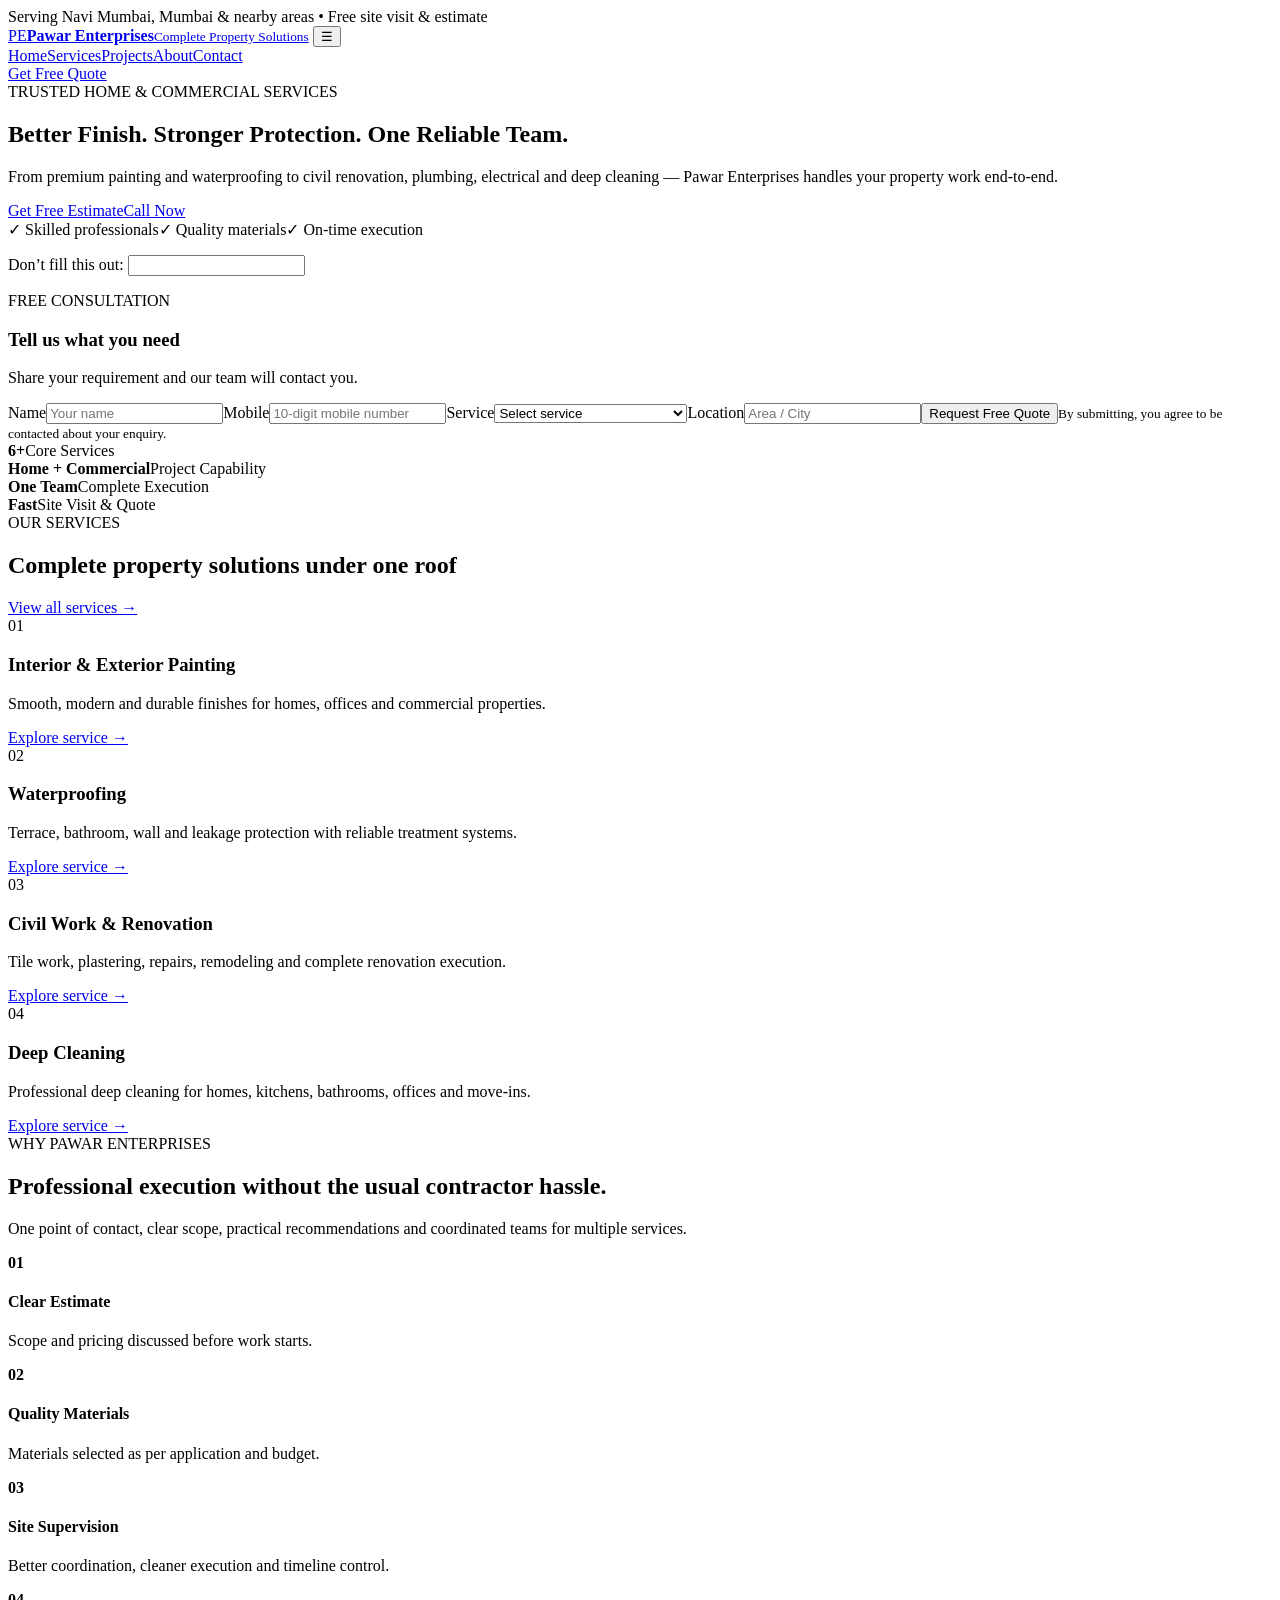
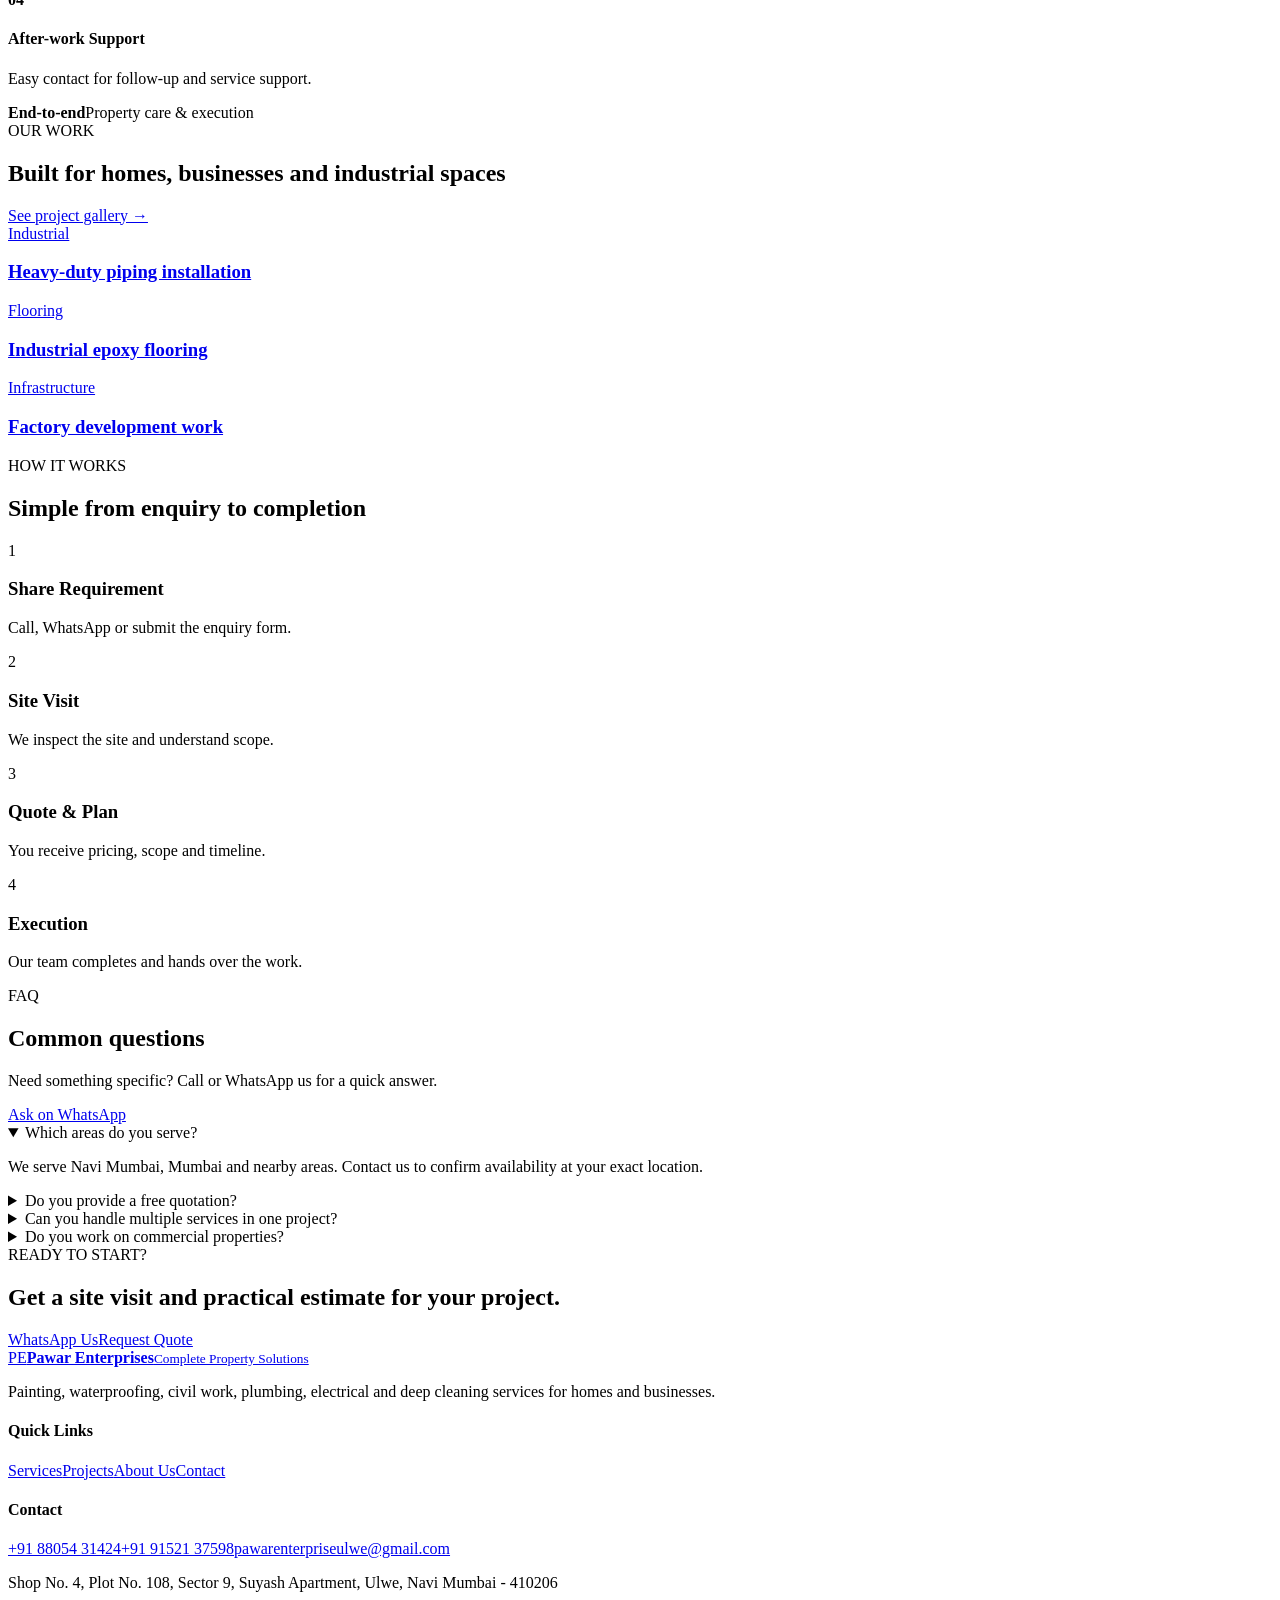
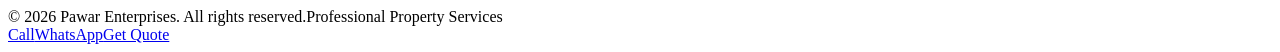
==== index.html @ ecbb16dc "Build premium Pawar Enterprises homepage" ====
<!doctype html>
<html lang="en">
<head>
  <meta charset="utf-8">
  <meta name="viewport" content="width=device-width,initial-scale=1">
  <title>Pawar Enterprises | Painting, Waterproofing & Renovation</title>
  <meta name="description" content="Painting, waterproofing, civil work, plumbing, electrical and deep cleaning services across Navi Mumbai, Mumbai and nearby areas.">
  <link rel="preconnect" href="https://fonts.googleapis.com">
  <link rel="preconnect" href="https://fonts.gstatic.com" crossorigin>
  <link href="https://fonts.googleapis.com/css2?family=Inter:wght@400;500;600;700&family=Manrope:wght@600;700;800&display=swap" rel="stylesheet">
  <link rel="stylesheet" href="assets/style.css">
  <script defer src="assets/config.js"></script>
  <script defer src="assets/app.js"></script>
</head>
<body>
  <div class="topbar">Serving Navi Mumbai, Mumbai & nearby areas • Free site visit & estimate</div>
  <header class="site-header"><div class="container nav-wrap">
    <a class="brand" href="index.html"><span class="brand-mark">PE</span><span><b>Pawar Enterprises</b><small>Complete Property Solutions</small></span></a>
    <button class="menu-btn" aria-label="Open menu">☰</button>
    <nav class="main-nav"><a class="active" href="index.html">Home</a><a href="services.html">Services</a><a href="projects.html">Projects</a><a href="about.html">About</a><a href="contact.html">Contact</a></nav>
    <a class="btn btn-sm btn-primary desktop-cta" data-wa href="#">Get Free Quote</a>
  </div></header>

  <main>
    <section class="hero"><div class="hero-overlay"></div><div class="container hero-grid">
      <div class="hero-copy reveal"><div class="eyebrow">TRUSTED HOME & COMMERCIAL SERVICES</div><h1>Better Finish. Stronger Protection. <span>One Reliable Team.</span></h1><p>From premium painting and waterproofing to civil renovation, plumbing, electrical and deep cleaning — Pawar Enterprises handles your property work end-to-end.</p><div class="hero-actions"><a class="btn btn-primary" href="contact.html">Get Free Estimate</a><a class="btn btn-ghost" data-call href="#">Call Now</a></div><div class="trust-row"><span>✓ Skilled professionals</span><span>✓ Quality materials</span><span>✓ On-time execution</span></div></div>
      <form class="quote-card reveal" name="homepage-quote" method="POST" data-netlify="true" netlify-honeypot="bot-field"><input type="hidden" name="form-name" value="homepage-quote"><p class="hidden"><label>Don’t fill this out: <input name="bot-field"></label></p><input type="hidden" name="utm_source"><input type="hidden" name="utm_medium"><input type="hidden" name="utm_campaign"><input type="hidden" name="gclid"><input type="hidden" name="fbclid"><span class="mini-label">FREE CONSULTATION</span><h3>Tell us what you need</h3><p>Share your requirement and our team will contact you.</p><label>Name<input required name="name" placeholder="Your name"></label><label>Mobile<input required name="phone" inputmode="tel" placeholder="10-digit mobile number"></label><label>Service<select required name="service"><option value="">Select service</option><option>Painting</option><option>Waterproofing</option><option>Civil Work & Renovation</option><option>Plumbing</option><option>Electrical Work</option><option>Deep Cleaning</option><option>Commercial / Industrial Work</option></select></label><label>Location<input name="location" placeholder="Area / City"></label><button class="btn btn-primary btn-block" type="submit">Request Free Quote</button><small>By submitting, you agree to be contacted about your enquiry.</small></form>
    </div></section>

    <section class="stats-strip"><div class="container stats-grid"><div><strong>6+</strong><span>Core Services</span></div><div><strong>Home + Commercial</strong><span>Project Capability</span></div><div><strong>One Team</strong><span>Complete Execution</span></div><div><strong>Fast</strong><span>Site Visit & Quote</span></div></div></section>

    <section class="section"><div class="container"><div class="section-head"><div><span class="eyebrow dark">OUR SERVICES</span><h2>Complete property solutions under one roof</h2></div><a class="text-link" href="services.html">View all services →</a></div><div class="service-grid">
      <article class="service-card"><div class="service-img img-paint"></div><div class="service-body"><span>01</span><h3>Interior & Exterior Painting</h3><p>Smooth, modern and durable finishes for homes, offices and commercial properties.</p><a href="services.html#painting">Explore service →</a></div></article>
      <article class="service-card"><div class="service-img img-water"></div><div class="service-body"><span>02</span><h3>Waterproofing</h3><p>Terrace, bathroom, wall and leakage protection with reliable treatment systems.</p><a href="services.html#waterproofing">Explore service →</a></div></article>
      <article class="service-card"><div class="service-img img-civil"></div><div class="service-body"><span>03</span><h3>Civil Work & Renovation</h3><p>Tile work, plastering, repairs, remodeling and complete renovation execution.</p><a href="services.html#civil">Explore service →</a></div></article>
      <article class="service-card"><div class="service-img img-clean"></div><div class="service-body"><span>04</span><h3>Deep Cleaning</h3><p>Professional deep cleaning for homes, kitchens, bathrooms, offices and move-ins.</p><a href="services.html#cleaning">Explore service →</a></div></article>
    </div></div></section>

    <section class="section section-dark"><div class="container split-grid"><div class="reveal"><span class="eyebrow">WHY PAWAR ENTERPRISES</span><h2>Professional execution without the usual contractor hassle.</h2><p class="lead">One point of contact, clear scope, practical recommendations and coordinated teams for multiple services.</p><div class="feature-list"><div><b>01</b><span><h4>Clear Estimate</h4><p>Scope and pricing discussed before work starts.</p></span></div><div><b>02</b><span><h4>Quality Materials</h4><p>Materials selected as per application and budget.</p></span></div><div><b>03</b><span><h4>Site Supervision</h4><p>Better coordination, cleaner execution and timeline control.</p></span></div><div><b>04</b><span><h4>After-work Support</h4><p>Easy contact for follow-up and service support.</p></span></div></div></div><div class="feature-photo reveal"><div class="photo-badge"><strong>End-to-end</strong><span>Property care & execution</span></div></div></div></section>

    <section class="section"><div class="container"><div class="section-head"><div><span class="eyebrow dark">OUR WORK</span><h2>Built for homes, businesses and industrial spaces</h2></div><a class="text-link" href="projects.html">See project gallery →</a></div><div class="project-grid"><a class="project-card project-1" href="projects.html"><div><span>Industrial</span><h3>Heavy-duty piping installation</h3></div></a><a class="project-card project-2" href="projects.html"><div><span>Flooring</span><h3>Industrial epoxy flooring</h3></div></a><a class="project-card project-3" href="projects.html"><div><span>Infrastructure</span><h3>Factory development work</h3></div></a></div></div></section>

    <section class="section process"><div class="container"><div class="center-head"><span class="eyebrow dark">HOW IT WORKS</span><h2>Simple from enquiry to completion</h2></div><div class="process-grid"><div><span>1</span><h3>Share Requirement</h3><p>Call, WhatsApp or submit the enquiry form.</p></div><div><span>2</span><h3>Site Visit</h3><p>We inspect the site and understand scope.</p></div><div><span>3</span><h3>Quote & Plan</h3><p>You receive pricing, scope and timeline.</p></div><div><span>4</span><h3>Execution</h3><p>Our team completes and hands over the work.</p></div></div></div></section>

    <section class="section faq-section"><div class="container faq-grid"><div><span class="eyebrow dark">FAQ</span><h2>Common questions</h2><p>Need something specific? Call or WhatsApp us for a quick answer.</p><a class="btn btn-dark" data-wa href="#">Ask on WhatsApp</a></div><div class="accordion"><details open><summary>Which areas do you serve?</summary><p>We serve Navi Mumbai, Mumbai and nearby areas. Contact us to confirm availability at your exact location.</p></details><details><summary>Do you provide a free quotation?</summary><p>Yes. Share your requirement and location; a site visit can be scheduled where required before the final estimate.</p></details><details><summary>Can you handle multiple services in one project?</summary><p>Yes. Painting, waterproofing, civil, plumbing, electrical and cleaning can be coordinated as one project.</p></details><details><summary>Do you work on commercial properties?</summary><p>Yes. We handle residential, commercial and selected industrial work based on project scope.</p></details></div></div></section>

    <section class="cta-band"><div class="container cta-inner"><div><span>READY TO START?</span><h2>Get a site visit and practical estimate for your project.</h2></div><div><a class="btn btn-light" data-wa href="#">WhatsApp Us</a><a class="btn btn-outline-light" href="contact.html">Request Quote</a></div></div></section>
  </main>

  <footer class="footer"><div class="container footer-grid"><div><a class="brand brand-light" href="index.html"><span class="brand-mark">PE</span><span><b>Pawar Enterprises</b><small>Complete Property Solutions</small></span></a><p>Painting, waterproofing, civil work, plumbing, electrical and deep cleaning services for homes and businesses.</p></div><div><h4>Quick Links</h4><a href="services.html">Services</a><a href="projects.html">Projects</a><a href="about.html">About Us</a><a href="contact.html">Contact</a></div><div><h4>Contact</h4><a data-call href="#">+91 88054 31424</a><a href="tel:+919152137598">+91 91521 37598</a><a href="mailto:pawarenterpriseulwe@gmail.com">pawarenterpriseulwe@gmail.com</a><p>Shop No. 4, Plot No. 108, Sector 9, Suyash Apartment, Ulwe, Navi Mumbai - 410206</p></div></div><div class="container footer-bottom"><span>© 2026 Pawar Enterprises. All rights reserved.</span><span>Professional Property Services</span></div></footer>
  <div class="mobile-actions"><a data-call href="#">Call</a><a data-wa href="#">WhatsApp</a><a href="contact.html">Get Quote</a></div>
</body>
</html>
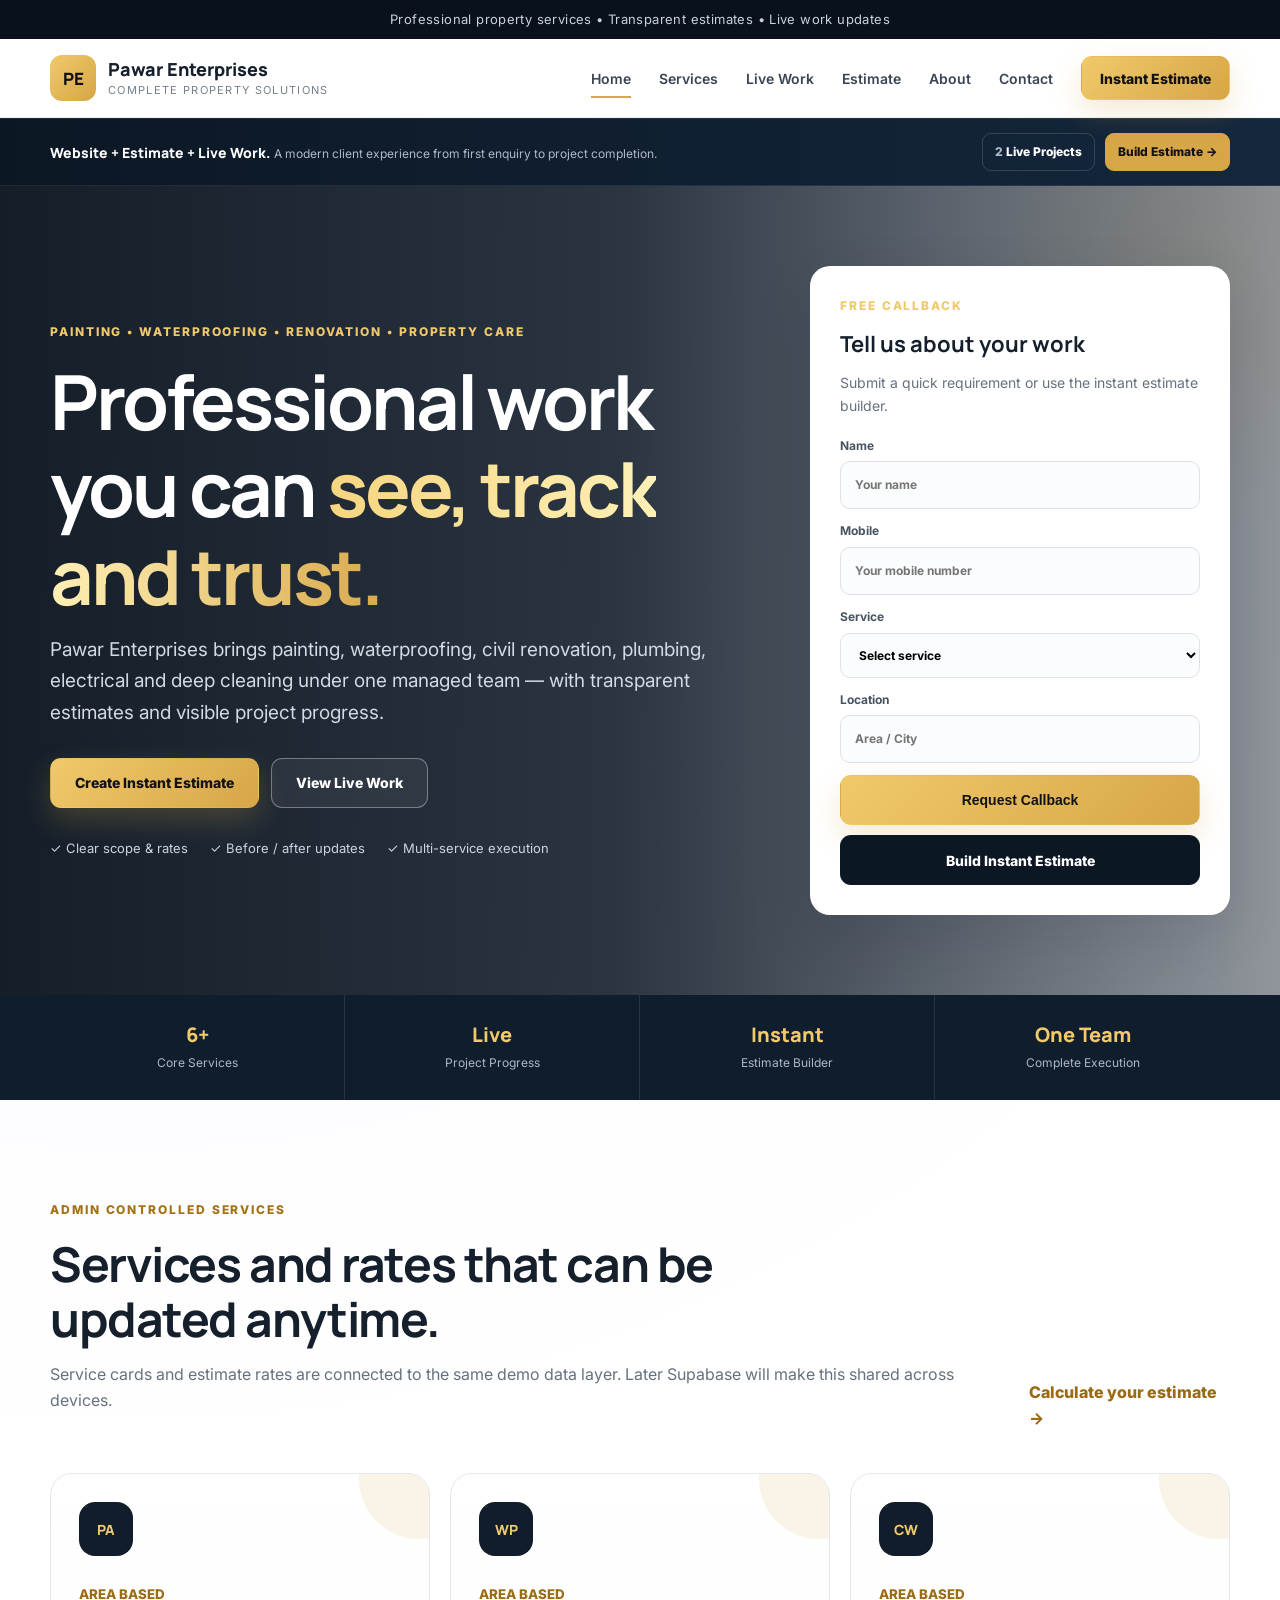
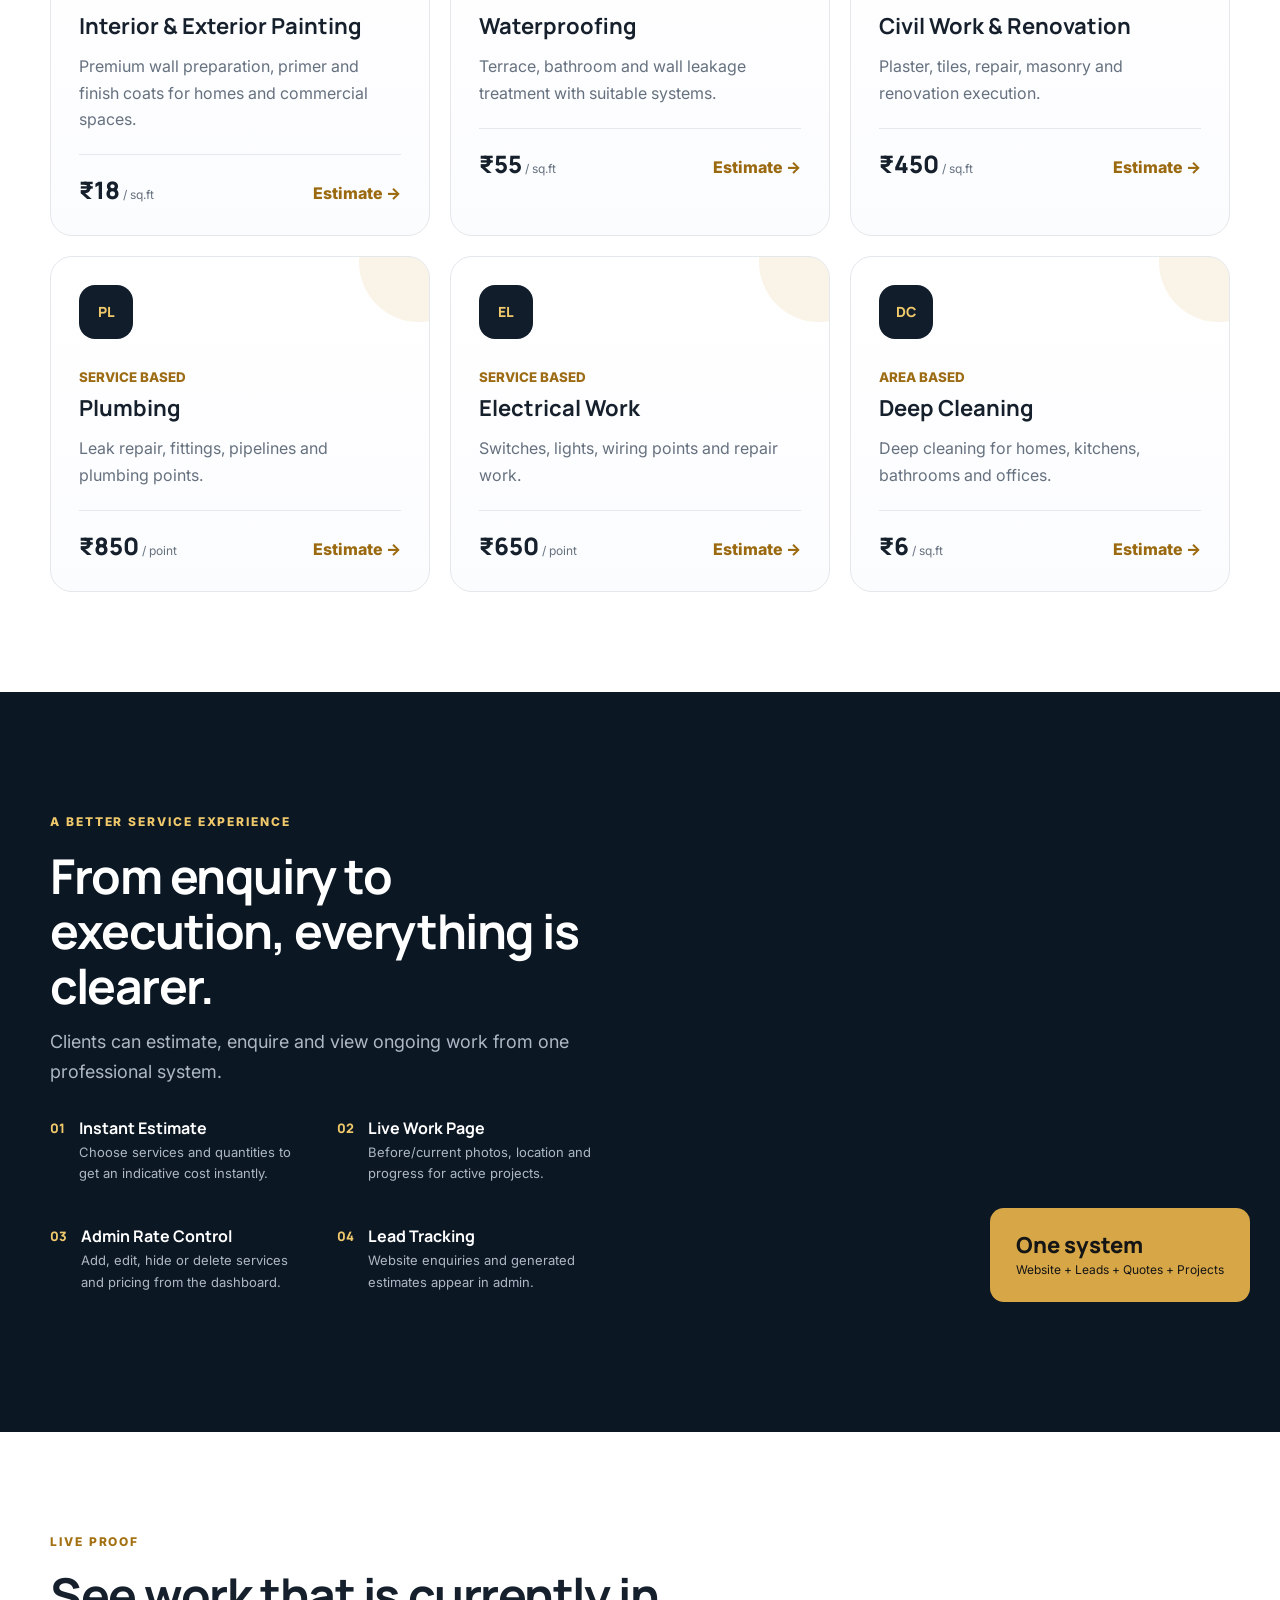
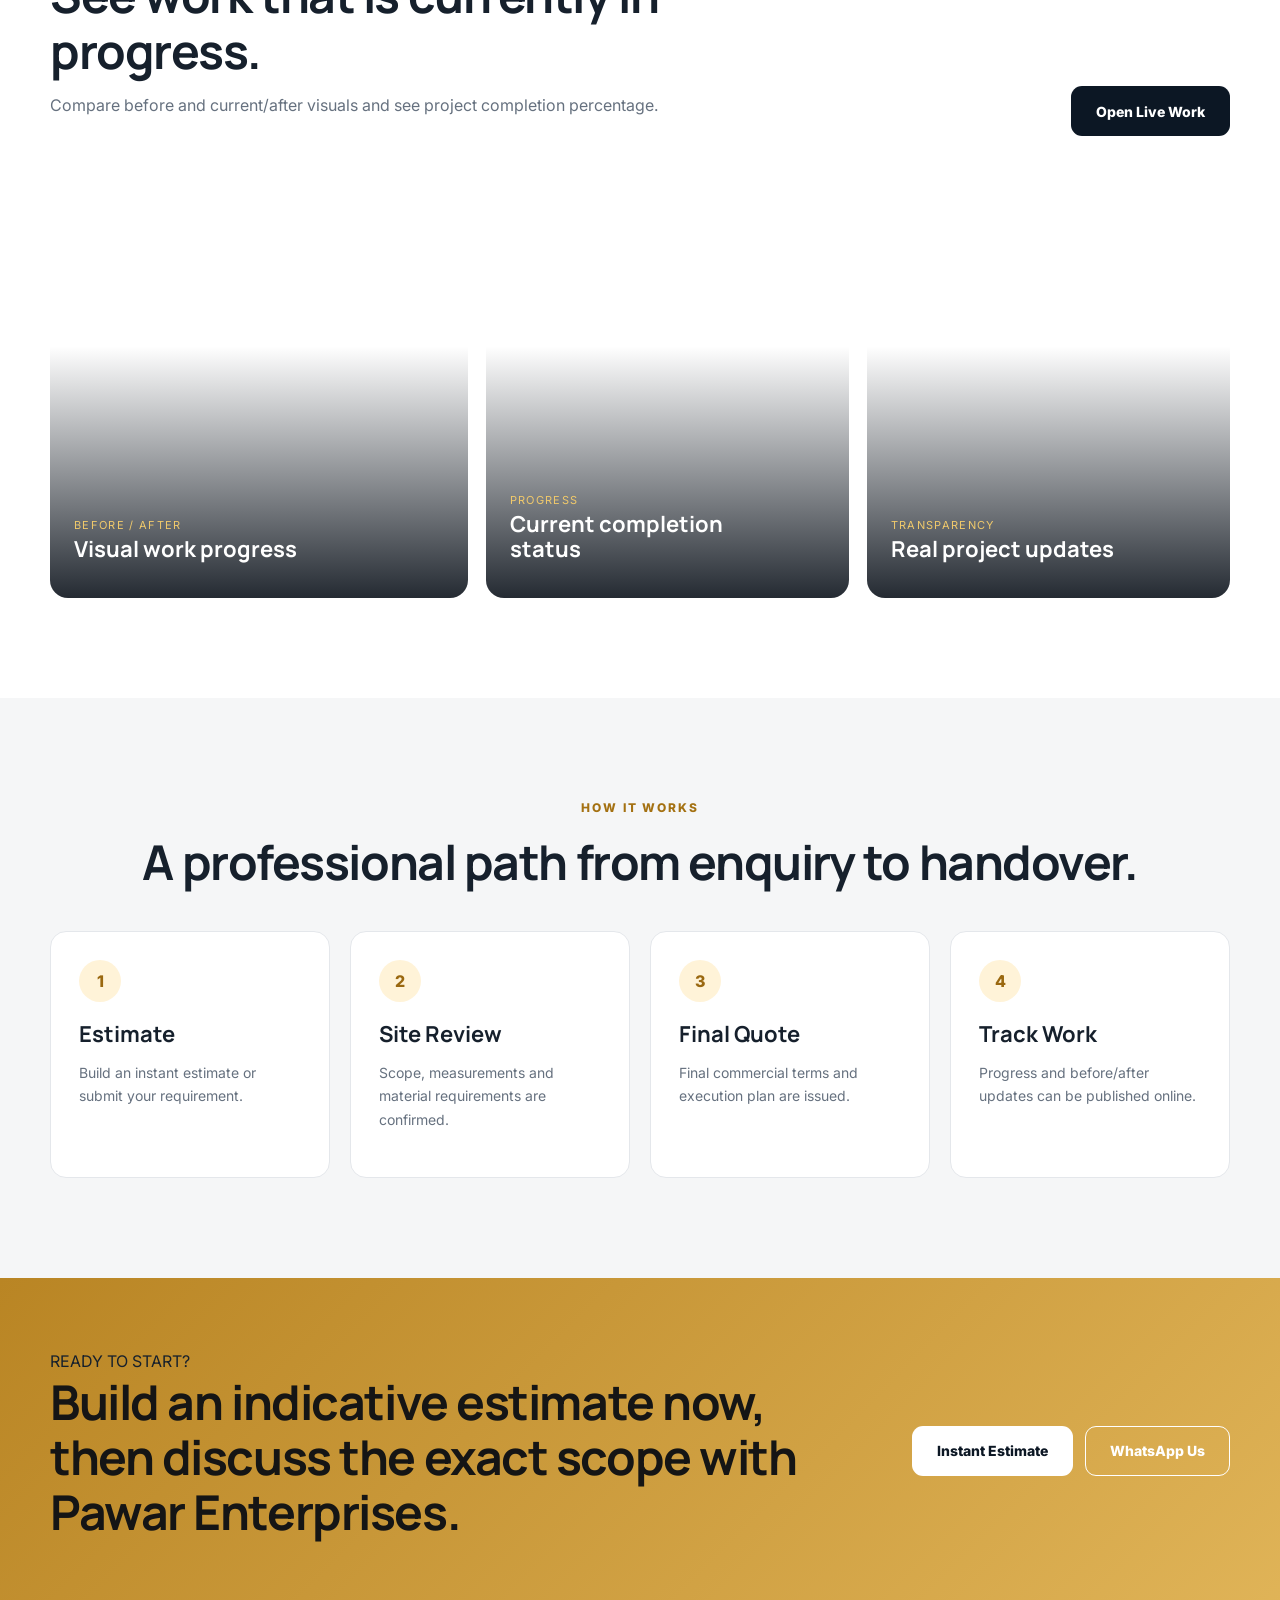
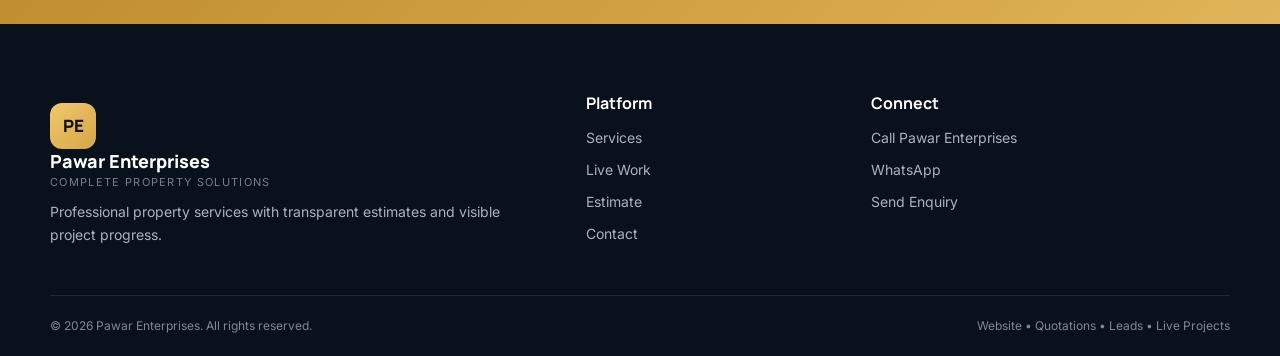
==== commit 49c84aa7: "Rebuild homepage with premium animated business platform experience" ====
--- a/index.html
+++ b/index.html
@@ -1,53 +1,19 @@
 <!doctype html>
-<html lang="en">
-<head>
-  <meta charset="utf-8">
-  <meta name="viewport" content="width=device-width,initial-scale=1">
-  <title>Pawar Enterprises | Painting, Waterproofing & Renovation</title>
-  <meta name="description" content="Painting, waterproofing, civil work, plumbing, electrical and deep cleaning services across Navi Mumbai, Mumbai and nearby areas.">
-  <link rel="preconnect" href="https://fonts.googleapis.com">
-  <link rel="preconnect" href="https://fonts.gstatic.com" crossorigin>
-  <link href="https://fonts.googleapis.com/css2?family=Inter:wght@400;500;600;700&family=Manrope:wght@600;700;800&display=swap" rel="stylesheet">
-  <link rel="stylesheet" href="assets/style.css">
-  <script defer src="assets/config.js"></script>
-  <script defer src="assets/app.js"></script>
-</head>
+<html lang="en"><head><meta charset="utf-8"><meta name="viewport" content="width=device-width,initial-scale=1"><title>Pawar Enterprises | Premium Property Services</title><meta name="description" content="Painting, waterproofing, renovation, plumbing, electrical and deep cleaning services. Get an instant estimate and see live project progress."><link rel="preconnect" href="https://fonts.googleapis.com"><link rel="preconnect" href="https://fonts.gstatic.com" crossorigin><link href="https://fonts.googleapis.com/css2?family=Inter:wght@400;500;600;700&family=Manrope:wght@600;700;800&display=swap" rel="stylesheet"><link rel="stylesheet" href="assets/style.css"><script defer src="assets/config.js"></script><script defer src="assets/data.js"></script><script defer src="assets/app.js"></script></head>
 <body>
-  <div class="topbar">Serving Navi Mumbai, Mumbai & nearby areas • Free site visit & estimate</div>
-  <header class="site-header"><div class="container nav-wrap">
-    <a class="brand" href="index.html"><span class="brand-mark">PE</span><span><b>Pawar Enterprises</b><small>Complete Property Solutions</small></span></a>
-    <button class="menu-btn" aria-label="Open menu">☰</button>
-    <nav class="main-nav"><a class="active" href="index.html">Home</a><a href="services.html">Services</a><a href="projects.html">Projects</a><a href="about.html">About</a><a href="contact.html">Contact</a></nav>
-    <a class="btn btn-sm btn-primary desktop-cta" data-wa href="#">Get Free Quote</a>
-  </div></header>
-
-  <main>
-    <section class="hero"><div class="hero-overlay"></div><div class="container hero-grid">
-      <div class="hero-copy reveal"><div class="eyebrow">TRUSTED HOME & COMMERCIAL SERVICES</div><h1>Better Finish. Stronger Protection. <span>One Reliable Team.</span></h1><p>From premium painting and waterproofing to civil renovation, plumbing, electrical and deep cleaning — Pawar Enterprises handles your property work end-to-end.</p><div class="hero-actions"><a class="btn btn-primary" href="contact.html">Get Free Estimate</a><a class="btn btn-ghost" data-call href="#">Call Now</a></div><div class="trust-row"><span>✓ Skilled professionals</span><span>✓ Quality materials</span><span>✓ On-time execution</span></div></div>
-      <form class="quote-card reveal" name="homepage-quote" method="POST" data-netlify="true" netlify-honeypot="bot-field"><input type="hidden" name="form-name" value="homepage-quote"><p class="hidden"><label>Don’t fill this out: <input name="bot-field"></label></p><input type="hidden" name="utm_source"><input type="hidden" name="utm_medium"><input type="hidden" name="utm_campaign"><input type="hidden" name="gclid"><input type="hidden" name="fbclid"><span class="mini-label">FREE CONSULTATION</span><h3>Tell us what you need</h3><p>Share your requirement and our team will contact you.</p><label>Name<input required name="name" placeholder="Your name"></label><label>Mobile<input required name="phone" inputmode="tel" placeholder="10-digit mobile number"></label><label>Service<select required name="service"><option value="">Select service</option><option>Painting</option><option>Waterproofing</option><option>Civil Work & Renovation</option><option>Plumbing</option><option>Electrical Work</option><option>Deep Cleaning</option><option>Commercial / Industrial Work</option></select></label><label>Location<input name="location" placeholder="Area / City"></label><button class="btn btn-primary btn-block" type="submit">Request Free Quote</button><small>By submitting, you agree to be contacted about your enquiry.</small></form>
-    </div></section>
-
-    <section class="stats-strip"><div class="container stats-grid"><div><strong>6+</strong><span>Core Services</span></div><div><strong>Home + Commercial</strong><span>Project Capability</span></div><div><strong>One Team</strong><span>Complete Execution</span></div><div><strong>Fast</strong><span>Site Visit & Quote</span></div></div></section>
-
-    <section class="section"><div class="container"><div class="section-head"><div><span class="eyebrow dark">OUR SERVICES</span><h2>Complete property solutions under one roof</h2></div><a class="text-link" href="services.html">View all services →</a></div><div class="service-grid">
-      <article class="service-card"><div class="service-img img-paint"></div><div class="service-body"><span>01</span><h3>Interior & Exterior Painting</h3><p>Smooth, modern and durable finishes for homes, offices and commercial properties.</p><a href="services.html#painting">Explore service →</a></div></article>
-      <article class="service-card"><div class="service-img img-water"></div><div class="service-body"><span>02</span><h3>Waterproofing</h3><p>Terrace, bathroom, wall and leakage protection with reliable treatment systems.</p><a href="services.html#waterproofing">Explore service →</a></div></article>
-      <article class="service-card"><div class="service-img img-civil"></div><div class="service-body"><span>03</span><h3>Civil Work & Renovation</h3><p>Tile work, plastering, repairs, remodeling and complete renovation execution.</p><a href="services.html#civil">Explore service →</a></div></article>
-      <article class="service-card"><div class="service-img img-clean"></div><div class="service-body"><span>04</span><h3>Deep Cleaning</h3><p>Professional deep cleaning for homes, kitchens, bathrooms, offices and move-ins.</p><a href="services.html#cleaning">Explore service →</a></div></article>
-    </div></div></section>
-
-    <section class="section section-dark"><div class="container split-grid"><div class="reveal"><span class="eyebrow">WHY PAWAR ENTERPRISES</span><h2>Professional execution without the usual contractor hassle.</h2><p class="lead">One point of contact, clear scope, practical recommendations and coordinated teams for multiple services.</p><div class="feature-list"><div><b>01</b><span><h4>Clear Estimate</h4><p>Scope and pricing discussed before work starts.</p></span></div><div><b>02</b><span><h4>Quality Materials</h4><p>Materials selected as per application and budget.</p></span></div><div><b>03</b><span><h4>Site Supervision</h4><p>Better coordination, cleaner execution and timeline control.</p></span></div><div><b>04</b><span><h4>After-work Support</h4><p>Easy contact for follow-up and service support.</p></span></div></div></div><div class="feature-photo reveal"><div class="photo-badge"><strong>End-to-end</strong><span>Property care & execution</span></div></div></div></section>
-
-    <section class="section"><div class="container"><div class="section-head"><div><span class="eyebrow dark">OUR WORK</span><h2>Built for homes, businesses and industrial spaces</h2></div><a class="text-link" href="projects.html">See project gallery →</a></div><div class="project-grid"><a class="project-card project-1" href="projects.html"><div><span>Industrial</span><h3>Heavy-duty piping installation</h3></div></a><a class="project-card project-2" href="projects.html"><div><span>Flooring</span><h3>Industrial epoxy flooring</h3></div></a><a class="project-card project-3" href="projects.html"><div><span>Infrastructure</span><h3>Factory development work</h3></div></a></div></div></section>
-
-    <section class="section process"><div class="container"><div class="center-head"><span class="eyebrow dark">HOW IT WORKS</span><h2>Simple from enquiry to completion</h2></div><div class="process-grid"><div><span>1</span><h3>Share Requirement</h3><p>Call, WhatsApp or submit the enquiry form.</p></div><div><span>2</span><h3>Site Visit</h3><p>We inspect the site and understand scope.</p></div><div><span>3</span><h3>Quote & Plan</h3><p>You receive pricing, scope and timeline.</p></div><div><span>4</span><h3>Execution</h3><p>Our team completes and hands over the work.</p></div></div></div></section>
-
-    <section class="section faq-section"><div class="container faq-grid"><div><span class="eyebrow dark">FAQ</span><h2>Common questions</h2><p>Need something specific? Call or WhatsApp us for a quick answer.</p><a class="btn btn-dark" data-wa href="#">Ask on WhatsApp</a></div><div class="accordion"><details open><summary>Which areas do you serve?</summary><p>We serve Navi Mumbai, Mumbai and nearby areas. Contact us to confirm availability at your exact location.</p></details><details><summary>Do you provide a free quotation?</summary><p>Yes. Share your requirement and location; a site visit can be scheduled where required before the final estimate.</p></details><details><summary>Can you handle multiple services in one project?</summary><p>Yes. Painting, waterproofing, civil, plumbing, electrical and cleaning can be coordinated as one project.</p></details><details><summary>Do you work on commercial properties?</summary><p>Yes. We handle residential, commercial and selected industrial work based on project scope.</p></details></div></div></section>
-
-    <section class="cta-band"><div class="container cta-inner"><div><span>READY TO START?</span><h2>Get a site visit and practical estimate for your project.</h2></div><div><a class="btn btn-light" data-wa href="#">WhatsApp Us</a><a class="btn btn-outline-light" href="contact.html">Request Quote</a></div></div></section>
-  </main>
-
-  <footer class="footer"><div class="container footer-grid"><div><a class="brand brand-light" href="index.html"><span class="brand-mark">PE</span><span><b>Pawar Enterprises</b><small>Complete Property Solutions</small></span></a><p>Painting, waterproofing, civil work, plumbing, electrical and deep cleaning services for homes and businesses.</p></div><div><h4>Quick Links</h4><a href="services.html">Services</a><a href="projects.html">Projects</a><a href="about.html">About Us</a><a href="contact.html">Contact</a></div><div><h4>Contact</h4><a data-call href="#">+91 88054 31424</a><a href="tel:+919152137598">+91 91521 37598</a><a href="mailto:pawarenterpriseulwe@gmail.com">pawarenterpriseulwe@gmail.com</a><p>Shop No. 4, Plot No. 108, Sector 9, Suyash Apartment, Ulwe, Navi Mumbai - 410206</p></div></div><div class="container footer-bottom"><span>© 2026 Pawar Enterprises. All rights reserved.</span><span>Professional Property Services</span></div></footer>
-  <div class="mobile-actions"><a data-call href="#">Call</a><a data-wa href="#">WhatsApp</a><a href="contact.html">Get Quote</a></div>
-</body>
-</html>+<div class="topbar">Professional property services • Transparent estimates • Live work updates</div>
+<header class="site-header"><div class="container nav-wrap"><a class="brand" href="index.html"><span class="brand-mark">PE</span><span><b>Pawar Enterprises</b><small>Complete Property Solutions</small></span></a><button class="menu-btn" aria-label="Open menu">☰</button><nav class="main-nav"><a class="active" href="index.html">Home</a><a href="services.html">Services</a><a href="work.html">Live Work</a><a href="quotation.html">Estimate</a><a href="about.html">About</a><a href="contact.html">Contact</a></nav><a class="btn btn-sm btn-primary desktop-cta" href="quotation.html">Instant Estimate</a></div></header>
+<div class="portal-strip"><div class="container"><div><strong>Website + Estimate + Live Work.</strong> <span>A modern client experience from first enquiry to project completion.</span></div><div class="portal-actions"><a class="portal-link" href="work.html"><span data-live-count>0</span> Live Projects</a><a class="portal-link highlight" href="quotation.html">Build Estimate →</a></div></div></div>
+<main>
+<section class="hero"><div class="hero-overlay"></div><div class="container hero-grid"><div class="hero-copy reveal"><div class="eyebrow">PAINTING • WATERPROOFING • RENOVATION • PROPERTY CARE</div><h1>Professional work you can <span>see, track and trust.</span></h1><p>Pawar Enterprises brings painting, waterproofing, civil renovation, plumbing, electrical and deep cleaning under one managed team — with transparent estimates and visible project progress.</p><div class="hero-actions"><a class="btn btn-primary" href="quotation.html">Create Instant Estimate</a><a class="btn btn-ghost" href="work.html">View Live Work</a></div><div class="trust-row"><span>✓ Clear scope & rates</span><span>✓ Before / after updates</span><span>✓ Multi-service execution</span></div></div>
+<form class="quote-card reveal" name="homepage-quote" method="POST" data-netlify="true" netlify-honeypot="bot-field"><input type="hidden" name="form-name" value="homepage-quote"><p class="hidden"><label>Don’t fill this out: <input name="bot-field"></label></p><span class="mini-label">FREE CALLBACK</span><h3>Tell us about your work</h3><p>Submit a quick requirement or use the instant estimate builder.</p><label>Name<input required name="name" placeholder="Your name"></label><label>Mobile<input required name="phone" inputmode="tel" placeholder="Your mobile number"></label><label>Service<select required name="service"><option value="">Select service</option><option>Painting</option><option>Waterproofing</option><option>Civil Work & Renovation</option><option>Plumbing</option><option>Electrical Work</option><option>Deep Cleaning</option></select></label><label>Location<input name="location" placeholder="Area / City"></label><button class="btn btn-primary btn-block" type="submit">Request Callback</button><a class="btn btn-dark btn-block" style="margin-top:10px" href="quotation.html">Build Instant Estimate</a></form></div></section>
+<section class="stats-strip"><div class="container stats-grid"><div><strong>6+</strong><span>Core Services</span></div><div><strong>Live</strong><span>Project Progress</span></div><div><strong>Instant</strong><span>Estimate Builder</span></div><div><strong>One Team</strong><span>Complete Execution</span></div></div></section>
+<section class="section"><div class="container"><div class="section-head"><div><span class="eyebrow dark">ADMIN CONTROLLED SERVICES</span><h2>Services and rates that can be updated anytime.</h2><p>Service cards and estimate rates are connected to the same demo data layer. Later Supabase will make this shared across devices.</p></div><a class="text-link" href="quotation.html">Calculate your estimate →</a></div><div id="dynamicServices" class="dynamic-service-grid"></div></div></section>
+<section class="section section-dark"><div class="container split-grid"><div class="reveal"><span class="eyebrow">A BETTER SERVICE EXPERIENCE</span><h2>From enquiry to execution, everything is clearer.</h2><p class="lead">Clients can estimate, enquire and view ongoing work from one professional system.</p><div class="feature-list"><div><b>01</b><span><h4>Instant Estimate</h4><p>Choose services and quantities to get an indicative cost instantly.</p></span></div><div><b>02</b><span><h4>Live Work Page</h4><p>Before/current photos, location and progress for active projects.</p></span></div><div><b>03</b><span><h4>Admin Rate Control</h4><p>Add, edit, hide or delete services and pricing from the dashboard.</p></span></div><div><b>04</b><span><h4>Lead Tracking</h4><p>Website enquiries and generated estimates appear in admin.</p></span></div></div></div><div class="feature-photo reveal"><div class="photo-badge"><strong>One system</strong><span>Website + Leads + Quotes + Projects</span></div></div></div></section>
+<section class="section"><div class="container"><div class="section-head"><div><span class="eyebrow dark">LIVE PROOF</span><h2>See work that is currently in progress.</h2><p>Compare before and current/after visuals and see project completion percentage.</p></div><a class="btn btn-dark" href="work.html">Open Live Work</a></div><div class="project-grid"><a class="project-card project-1" href="work.html"><div><span>Before / After</span><h3>Visual work progress</h3></div></a><a class="project-card project-2" href="work.html"><div><span>Progress</span><h3>Current completion status</h3></div></a><a class="project-card project-3" href="work.html"><div><span>Transparency</span><h3>Real project updates</h3></div></a></div></div></section>
+<section class="section process"><div class="container"><div class="center-head"><span class="eyebrow dark">HOW IT WORKS</span><h2>A professional path from enquiry to handover.</h2></div><div class="process-grid"><div><span>1</span><h3>Estimate</h3><p>Build an instant estimate or submit your requirement.</p></div><div><span>2</span><h3>Site Review</h3><p>Scope, measurements and material requirements are confirmed.</p></div><div><span>3</span><h3>Final Quote</h3><p>Final commercial terms and execution plan are issued.</p></div><div><span>4</span><h3>Track Work</h3><p>Progress and before/after updates can be published online.</p></div></div></div></section>
+<section class="cta-band"><div class="container cta-inner"><div><span>READY TO START?</span><h2>Build an indicative estimate now, then discuss the exact scope with Pawar Enterprises.</h2></div><div><a class="btn btn-light" href="quotation.html">Instant Estimate</a><a class="btn btn-outline-light" data-wa href="#">WhatsApp Us</a></div></div></section>
+</main>
+<footer class="footer"><div class="container footer-grid"><div><a class="brand brand-light" href="index.html"><span class="brand-mark">PE</span><span><b>Pawar Enterprises</b><small>Complete Property Solutions</small></span></a><p>Professional property services with transparent estimates and visible project progress.</p></div><div><h4>Platform</h4><a href="services.html">Services</a><a href="work.html">Live Work</a><a href="quotation.html">Estimate</a><a href="contact.html">Contact</a></div><div><h4>Connect</h4><a data-call href="#">Call Pawar Enterprises</a><a data-wa href="#">WhatsApp</a><a href="contact.html">Send Enquiry</a></div></div><div class="container footer-bottom"><span>© 2026 Pawar Enterprises. All rights reserved.</span><span>Website • Quotations • Leads • Live Projects</span></div></footer>
+<div class="mobile-actions"><a data-call href="#">Call</a><a data-wa href="#">WhatsApp</a><a href="quotation.html">Estimate</a></div>
+</body></html>
--- a/assets/style.css
+++ b/assets/style.css
@@ -0,0 +1 @@
+:root{--navy:#0c1724;--navy2:#132235;--gold:#d6a647;--gold2:#f0c96b;--ink:#16202c;--muted:#66717f;--bg:#f5f6f7;--white:#fff;--line:#e4e7eb;--radius:18px;--shadow:0 20px 55px rgba(7,20,35,.12)}*{box-sizing:border-box}html{scroll-behavior:smooth}body{margin:0;font-family:Inter,Arial,sans-serif;color:var(--ink);background:#fff;line-height:1.65}h1,h2,h3,h4{font-family:Manrope,Inter,sans-serif;line-height:1.15;margin:0 0 14px}h1{font-size:clamp(42px,6vw,76px);letter-spacing:-.04em}h2{font-size:clamp(30px,4vw,48px);letter-spacing:-.03em}h3{font-size:22px}p{margin:0 0 18px;color:var(--muted)}a{text-decoration:none;color:inherit}.container{width:min(1180px,calc(100% - 40px));margin:auto}.topbar{background:#08111c;color:#c9d1da;text-align:center;padding:9px 15px;font-size:13px;letter-spacing:.03em}.site-header{position:sticky;top:0;z-index:50;background:rgba(255,255,255,.95);backdrop-filter:blur(14px);border-bottom:1px solid rgba(20,32,45,.08)}.nav-wrap{height:78px;display:flex;align-items:center;gap:28px}.brand{display:flex;align-items:center;gap:12px;min-width:max-content}.brand-mark{width:46px;height:46px;border-radius:12px;background:linear-gradient(135deg,var(--gold2),var(--gold));display:grid;place-items:center;color:#111;font:800 17px Manrope}.brand b{display:block;font:800 18px Manrope}.brand small{display:block;color:#76808c;font-size:11px;text-transform:uppercase;letter-spacing:.12em}.main-nav{margin-left:auto;display:flex;align-items:center;gap:28px}.main-nav a{font-weight:600;font-size:14px;color:#394454;position:relative}.main-nav a:after{content:"";position:absolute;left:0;bottom:-8px;width:0;height:2px;background:var(--gold);transition:.25s}.main-nav a:hover:after,.main-nav a.active:after{width:100%}.menu-btn{display:none;margin-left:auto;border:0;background:none;font-size:26px}.btn{display:inline-flex;align-items:center;justify-content:center;min-height:50px;padding:0 24px;border-radius:11px;font-weight:800;font-size:14px;transition:.25s;border:1px solid transparent;cursor:pointer}.btn:hover{transform:translateY(-2px)}.btn-sm{min-height:44px;padding:0 18px}.btn-primary{background:linear-gradient(135deg,var(--gold2),var(--gold));color:#121212;box-shadow:0 12px 30px rgba(214,166,71,.24)}.btn-dark{background:var(--navy);color:#fff}.btn-light{background:#fff;color:var(--navy)}.btn-ghost{border-color:rgba(255,255,255,.35);color:#fff;background:rgba(255,255,255,.06)}.btn-outline-light{border-color:#fff;color:#fff}.btn-block{width:100%}.hero{position:relative;min-height:720px;background:url('https://images.unsplash.com/photo-1600566753086-00f18fb6b3ea?auto=format&fit=crop&w=2000&q=85') center/cover no-repeat;color:#fff;display:flex;align-items:center}.hero-overlay{position:absolute;inset:0;background:linear-gradient(90deg,rgba(6,16,27,.94) 0%,rgba(8,20,34,.86) 48%,rgba(8,20,34,.45) 100%)}.hero-grid{position:relative;z-index:2;display:grid;grid-template-columns:minmax(0,1.25fr) 420px;gap:64px;align-items:center;padding:80px 0}.hero-copy h1 span{color:var(--gold2)}.hero-copy>p{font-size:19px;max-width:720px;color:#d1dae5}.eyebrow,.mini-label{display:block;font-weight:800;font-size:12px;letter-spacing:.16em;color:var(--gold2);margin-bottom:16px}.eyebrow.dark{color:#a47112}.hero-actions{display:flex;gap:12px;margin:30px 0}.trust-row{display:flex;gap:22px;flex-wrap:wrap;color:#cbd5e1;font-size:13px}.quote-card{background:#fff;color:var(--ink);padding:30px;border-radius:20px;box-shadow:var(--shadow)}.quote-card p{font-size:14px}.quote-card label{display:block;font-size:12px;font-weight:700;margin:12px 0;color:#495463}.quote-card input,.quote-card select,.contact-form input,.contact-form select,.contact-form textarea{width:100%;border:1px solid #dde2e8;border-radius:10px;padding:13px 14px;font:inherit;margin-top:6px;background:#fbfcfd}.quote-card small{display:block;color:#7a8490;font-size:10px;margin-top:10px;text-align:center}.hidden{display:none}.stats-strip{background:#0f1d2d;color:#fff}.stats-grid{display:grid;grid-template-columns:repeat(4,1fr)}.stats-grid>div{padding:26px 20px;border-right:1px solid rgba(255,255,255,.1);text-align:center}.stats-grid>div:last-child{border-right:0}.stats-grid strong{display:block;font:800 20px Manrope;color:var(--gold2)}.stats-grid span{font-size:12px;color:#aeb8c3}.section{padding:100px 0}.section-head{display:flex;align-items:end;justify-content:space-between;gap:30px;margin-bottom:42px}.section-head h2{max-width:700px}.text-link{font-weight:800;color:#9b6a10}.service-grid{display:grid;grid-template-columns:repeat(4,1fr);gap:20px}.service-card{border:1px solid var(--line);border-radius:16px;overflow:hidden;background:#fff;transition:.25s}.service-card:hover{transform:translateY(-7px);box-shadow:var(--shadow)}.service-img{height:200px;background-size:cover;background-position:center}.img-paint{background-image:url('https://images.unsplash.com/photo-1562259949-e8e7689d7828?auto=format&fit=crop&w=900&q=80')}.img-water{background-image:url('https://images.unsplash.com/photo-1600585154340-be6161a56a0c?auto=format&fit=crop&w=900&q=80')}.img-civil{background-image:url('https://images.unsplash.com/photo-1503387762-592deb58ef4e?auto=format&fit=crop&w=900&q=80')}.img-clean{background-image:url('https://images.unsplash.com/photo-1581578731548-c64695cc6952?auto=format&fit=crop&w=900&q=80')}.service-body{padding:24px}.service-body>span{color:#b57f1f;font-weight:800;font-size:12px}.service-body p{font-size:14px}.service-body a{font-weight:800;font-size:13px;color:#9d6d16}.section-dark{background:var(--navy);color:#fff}.section-dark p{color:#aeb8c5}.split-grid{display:grid;grid-template-columns:1fr 1fr;gap:80px;align-items:center}.lead{font-size:18px}.feature-list{display:grid;grid-template-columns:1fr 1fr;gap:24px;margin-top:32px}.feature-list>div{display:flex;gap:14px}.feature-list b{color:var(--gold2);font:800 13px Manrope}.feature-list h4{margin:0 0 5px;font-size:16px}.feature-list p{font-size:13px}.feature-photo{min-height:540px;border-radius:20px;background:url('https://images.unsplash.com/photo-1517581177682-a085bb7ffb15?auto=format&fit=crop&w=1200&q=85') center/cover;position:relative}.photo-badge{position:absolute;right:-20px;bottom:30px;background:var(--gold);color:#151515;padding:22px 26px;border-radius:14px}.photo-badge strong,.photo-badge span{display:block}.photo-badge strong{font:800 22px Manrope}.photo-badge span{font-size:12px}.project-grid{display:grid;grid-template-columns:1.15fr 1fr 1fr;gap:18px}.project-card{min-height:420px;border-radius:18px;background-size:cover;background-position:center;position:relative;overflow:hidden}.project-card:after{content:"";position:absolute;inset:0;background:linear-gradient(0deg,rgba(6,13,22,.88),transparent 60%)}.project-card div{position:absolute;left:24px;bottom:22px;z-index:2;color:#fff}.project-card span{font-size:11px;letter-spacing:.12em;text-transform:uppercase;color:var(--gold2)}.project-card h3{max-width:260px}.project-1{background-image:url('https://images.unsplash.com/photo-1504917595217-d4dc5ebe6122?auto=format&fit=crop&w=1000&q=80')}.project-2{background-image:url('https://images.unsplash.com/photo-1586864387967-d02ef85d93e8?auto=format&fit=crop&w=1000&q=80')}.project-3{background-image:url('https://images.unsplash.com/photo-1504307651254-35680f356dfd?auto=format&fit=crop&w=1000&q=80')}.process{background:var(--bg)}.center-head{text-align:center;margin-bottom:42px}.process-grid{display:grid;grid-template-columns:repeat(4,1fr);gap:20px}.process-grid>div{background:#fff;border:1px solid var(--line);padding:28px;border-radius:16px}.process-grid span{width:42px;height:42px;border-radius:50%;display:grid;place-items:center;background:#fff3d8;color:#9a6810;font-weight:800;margin-bottom:20px}.process-grid p{font-size:14px}.faq-grid{display:grid;grid-template-columns:.75fr 1.25fr;gap:70px}.accordion details{border-bottom:1px solid var(--line);padding:20px 0}.accordion summary{cursor:pointer;font:700 16px Manrope}.accordion p{padding-top:12px}.cta-band{background:linear-gradient(135deg,#b98524,#e0b458);padding:70px 0}.cta-inner{display:flex;align-items:center;justify-content:space-between;gap:30px}.cta-inner h2{max-width:760px;color:#151515}.cta-inner>div:last-child{display:flex;gap:12px}.footer{background:#08111c;color:#d4d9df;padding:70px 0 20px}.brand-light b{color:#fff}.footer-grid{display:grid;grid-template-columns:1.3fr .6fr 1fr;gap:70px}.footer h4{color:#fff}.footer a,.footer p{display:block;color:#aab4bf;font-size:14px;margin:9px 0}.footer-bottom{border-top:1px solid rgba(255,255,255,.1);margin-top:40px;padding-top:20px;display:flex;justify-content:space-between;font-size:12px;color:#7f8a96}.page-hero{background:var(--navy);color:#fff;padding:90px 0}.page-hero p{color:#b7c0cb;max-width:700px;font-size:18px}.content-grid{display:grid;grid-template-columns:1fr 1fr;gap:50px;align-items:start}.content-card{border:1px solid var(--line);border-radius:16px;padding:28px;background:#fff}.service-detail{padding:50px 0;border-bottom:1px solid var(--line);display:grid;grid-template-columns:260px 1fr;gap:50px}.service-detail ul{padding-left:20px;color:#5f6977}.gallery{display:grid;grid-template-columns:repeat(3,1fr);gap:18px}.gallery-item{min-height:300px;border-radius:16px;background-size:cover;background-position:center;position:relative;overflow:hidden}.gallery-item div{position:absolute;inset:auto 0 0;padding:60px 20px 18px;background:linear-gradient(transparent,rgba(4,10,16,.88));color:#fff}.contact-layout{display:grid;grid-template-columns:.8fr 1.2fr;gap:60px}.contact-form{background:#fff;border:1px solid var(--line);border-radius:18px;padding:30px;box-shadow:var(--shadow)}.contact-form textarea{min-height:120px;resize:vertical}.info-box{background:var(--bg);border-radius:16px;padding:22px;margin:16px 0}.info-box strong{display:block;margin-bottom:6px}.mobile-actions{display:none}.reveal{animation:fadeUp .7s ease both}@keyframes fadeUp{from{opacity:0;transform:translateY(18px)}to{opacity:1;transform:none}}@media(max-width:980px){.desktop-cta{display:none}.menu-btn{display:block}.main-nav{position:absolute;top:78px;left:0;right:0;background:#fff;padding:18px 24px;box-shadow:0 15px 40px rgba(0,0,0,.1);display:none;flex-direction:column;align-items:flex-start;gap:18px}.main-nav.open{display:flex}.hero-grid{grid-template-columns:1fr;gap:35px}.hero{min-height:auto}.quote-card{max-width:620px}.service-grid{grid-template-columns:1fr 1fr}.split-grid,.faq-grid,.contact-layout{grid-template-columns:1fr}.feature-photo{min-height:420px}.project-grid{grid-template-columns:1fr 1fr}.project-grid .project-card:first-child{grid-column:1/-1}.process-grid{grid-template-columns:1fr 1fr}.service-detail{grid-template-columns:1fr}.gallery{grid-template-columns:1fr 1fr}.footer-grid{grid-template-columns:1fr 1fr}.footer-grid>div:first-child{grid-column:1/-1}}@media(max-width:640px){body{padding-bottom:62px}.container{width:min(100% - 28px,1180px)}.topbar{font-size:11px}.nav-wrap{height:68px}.brand-mark{width:40px;height:40px}.brand b{font-size:15px}.brand small{font-size:9px}.main-nav{top:68px}.hero-grid{padding:58px 0}.hero-copy>p{font-size:16px}.hero-actions{flex-direction:column;align-items:stretch}.trust-row{gap:10px;flex-direction:column}.quote-card{padding:22px}.stats-grid{grid-template-columns:1fr 1fr}.stats-grid>div{border-bottom:1px solid rgba(255,255,255,.1)}.section{padding:70px 0}.section-head{align-items:flex-start;flex-direction:column;margin-bottom:30px}.service-grid,.feature-list,.process-grid,.project-grid,.gallery,.footer-grid{grid-template-columns:1fr}.project-grid .project-card:first-child{grid-column:auto}.project-card{min-height:340px}.split-grid{gap:40px}.feature-photo{min-height:350px}.photo-badge{right:10px}.cta-inner{align-items:flex-start;flex-direction:column}.cta-inner>div:last-child{width:100%;flex-direction:column}.footer-grid>div:first-child{grid-column:auto}.footer-bottom{flex-direction:column;gap:8px}.mobile-actions{position:fixed;bottom:0;left:0;right:0;height:62px;display:grid;grid-template-columns:1fr 1fr 1fr;z-index:90;background:#fff;border-top:1px solid var(--line);box-shadow:0 -8px 25px rgba(0,0,0,.08)}.mobile-actions a{display:grid;place-items:center;font-weight:800;font-size:12px;border-right:1px solid var(--line)}.mobile-actions a:nth-child(2){background:#159447;color:#fff}.mobile-actions a:nth-child(3){background:var(--gold);color:#111}}
